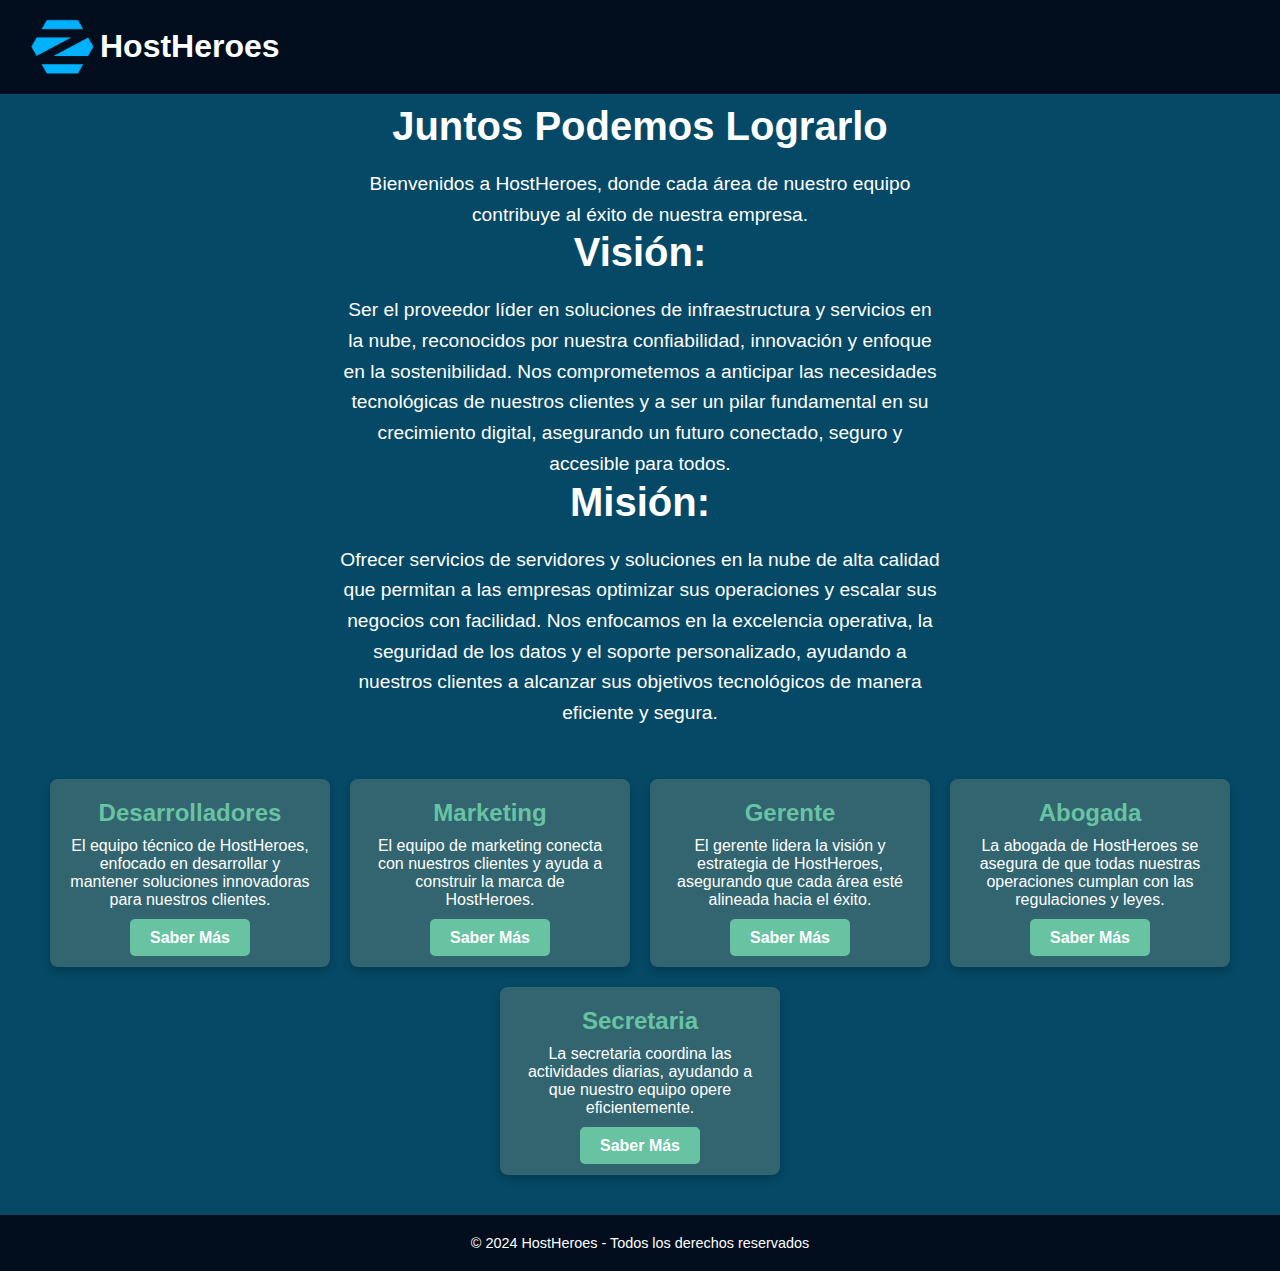
==== index.html @ 7ab4380f "desarrolladoresterminado1" ====
<!DOCTYPE html>
<html lang="en">
<head>
    <meta charset="UTF-8">
    <meta name="viewport" content="width=device-width, initial-scale=1.0">
    <title>HostHeroes</title>
    <link rel="stylesheet" href="style.css">
</head>
<body>
    <header>
        <div class="encabezado-pagina">
            <img src="./assets/images/zorin.png" alt="Logo" class="logo-encabezado">
            <h1>HostHeroes</h1>
        </div>
    </header>

    <main>
        <section class="hero">
            <h1>Juntos Podemos Lograrlo</h1>
            <p>Bienvenidos a HostHeroes, donde cada área de nuestro equipo contribuye al éxito de nuestra empresa.</p>
            <h1>Visión:</h1>
            <p>
                Ser el proveedor líder en soluciones de infraestructura y servicios en la nube, reconocidos por nuestra confiabilidad, innovación y enfoque en la sostenibilidad. Nos comprometemos a anticipar las necesidades tecnológicas de nuestros clientes y a ser un pilar fundamental en su crecimiento digital, asegurando un futuro conectado, seguro y accesible para todos.</p>
                <h1>Misión:</h1>
            <p>
                    Ofrecer servicios de servidores y soluciones en la nube de alta calidad que permitan a las empresas optimizar sus operaciones y escalar sus negocios con facilidad. Nos enfocamos en la excelencia operativa, la seguridad de los datos y el soporte personalizado, ayudando a nuestros clientes a alcanzar sus objetivos tecnológicos de manera eficiente y segura.</p>
        </section>
        <section class="departments">
            <div class="card">
                <h2>Desarrolladores</h2>
                <p>El equipo técnico de HostHeroes, enfocado en desarrollar y mantener soluciones innovadoras para nuestros clientes.</p>
                <a href="desarrolladores.html" class="button">Saber Más</a>
            </div>

            <div class="card">
                <h2>Marketing</h2>
                <p>El equipo de marketing conecta con nuestros clientes y ayuda a construir la marca de HostHeroes.</p>
                <a href="Marketing.html" class="button">Saber Más</a>
            </div>

            <div class="card">
                <h2>Gerente</h2>
                <p>El gerente lidera la visión y estrategia de HostHeroes, asegurando que cada área esté alineada hacia el éxito.</p>
                <a href="Gerente.html" class="button">Saber Más</a>
            </div>

            <div class="card">
                <h2>Abogada</h2>
                <p>La abogada de HostHeroes se asegura de que todas nuestras operaciones cumplan con las regulaciones y leyes.</p>
                <a href="#abogada" class="button">Saber Más</a>
            </div>

            <div class="card">
                <h2>Secretaria</h2>
                <p>La secretaria coordina las actividades diarias, ayudando a que nuestro equipo opere eficientemente.</p>
                <a href="Secretaria.html" class="button">Saber Más</a>
            </div>
        </section>
    </main>
    <footer>
        <p>&copy; 2024 HostHeroes - Todos los derechos reservados</p>
    </footer>
</body>
</html>
---- style.css ----
* {
    margin: 0;
    padding: 0;
    box-sizing: border-box;
}

body {
    font-family: Arial, sans-serif;
    color: #ffffff;
    background-color: #054966;
    display: flex;
    flex-direction: column;
    align-items: center;
    
}

header {
    width: 100%;
    background-color: #020e1d;
    display: flex;
    justify-content: space-between;
    align-items: center;
    padding: 0px 20px;
    text-align: center;
    box-shadow: 0 2px 4px rgba(0, 0, 0, 0.2);
}
.encabezado-pagina {
    display: flex;
    align-items: center;
    justify-content: center;
    background-color: #020e1d;
    color: white;
    text-align: center;
    padding: 1em 0;
  }

.encabezado-pagina .logo-encabezado {
    width: 80px;
    height: auto;
}

nav ul {
    display: flex;
    gap: 20px;
}

nav ul li {
    list-style: none;
}

nav ul li a {
    color: #ffffff;
    text-decoration: none;
    font-size: 1rem;
    font-weight: bold;
    transition: color 0.3s;
}

nav ul li a:hover {
    color: #68c3a3;
}

.hero {
    text-align: center;
    padding: 10px;
    background-color: #054966;
    color: #ffffff;
    width: 100%;
}

.hero h1 {
    font-size: 2.5rem;
    margin-bottom: 20px;
}

.hero p {
    font-size: 1.2rem;
    max-width: 600px;
    margin: 0 auto;
    line-height: 1.6;
}

footer {
    background-color: #020e1d;
    padding: 20px 0;
    text-align: center;
    width: 100%;
    color: #ffffff;
    font-size: 0.9rem;
    bottom: 0;
}
/* Estilos para la sección de departamentos */
.departments {
    display: flex;
    flex-wrap: wrap;
    justify-content: center;
    gap: 20px;
    padding: 40px 20px;
    background-color: #054966;
}

.card {
    background-color: #32656f;
    border-radius: 8px;
    box-shadow: 0 4px 8px rgba(0, 0, 0, 0.2);
    padding: 20px;
    width: 280px;
    text-align: center;
    color: #ffffff;
    transition: transform 0.3s;
}

.card h2 {
    font-size: 1.5rem;
    margin-bottom: 10px;
    color: #68c3a3;
}

.card p {
    font-size: 1rem;
    margin-bottom: 20px;
}

.card .button {
    background-color: #68c3a3;
    color: #ffffff;
    padding: 10px 20px;
    border-radius: 5px;
    text-decoration: none;
    font-weight: bold;
    transition: background-color 0.3s;
}

.card .button:hover {
    background-color: #57a990;
}

.card:hover {
    transform: translateY(-5px);
}

/* Ajustes para dispositivos móviles */
@media (max-width: 768px) {
    .departments {
        flex-direction: column;
        align-items: center;
    }

    .card {
        width: 90%;
    }
}

/* Responsive design */
@media (max-width: 768px) {
    nav ul {
        flex-direction: column;
        gap: 10px;
    }

    .hero h1 {
        font-size: 2rem;
    }

    .hero p {
        font-size: 1rem;
    }
}
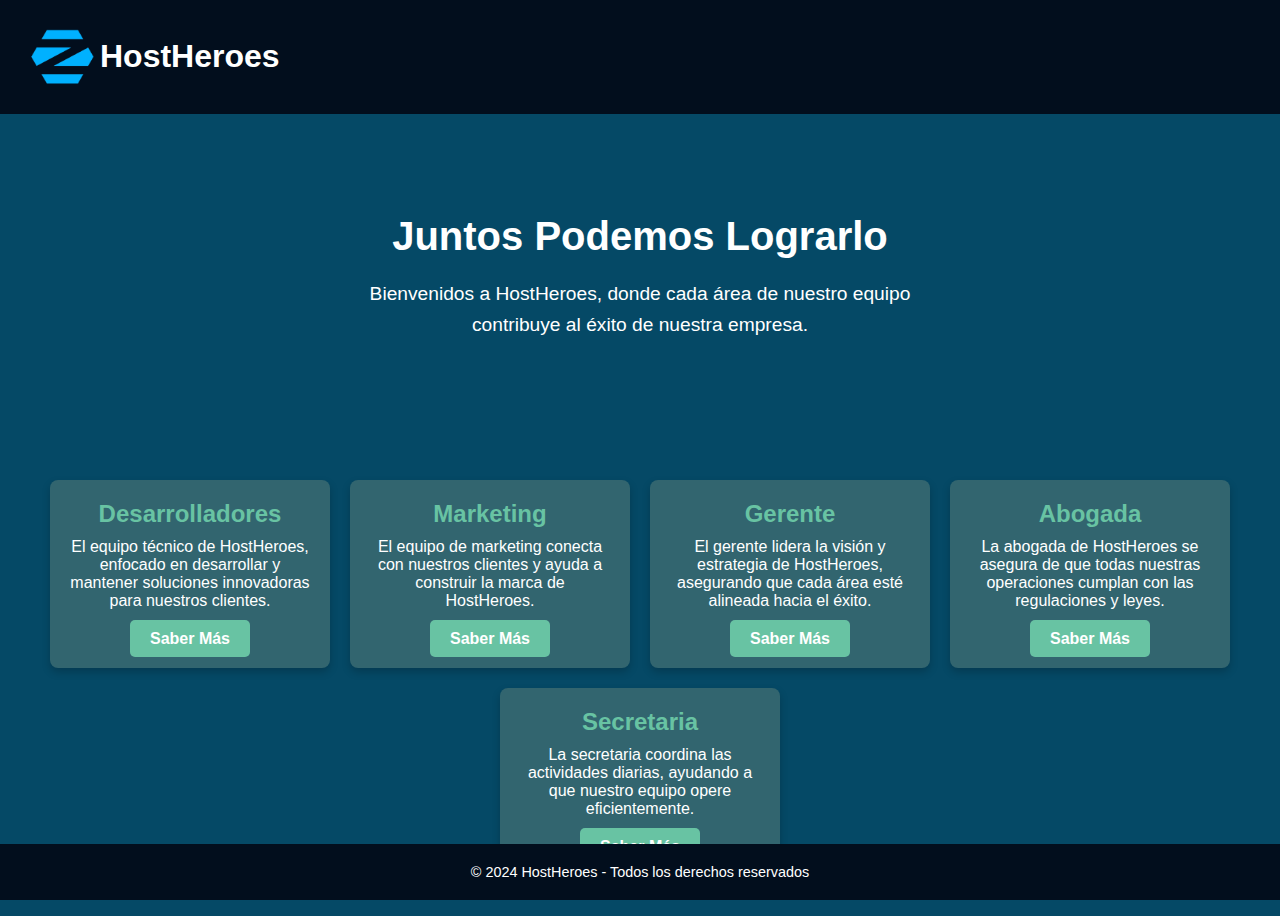
==== commit d579c010: "PaginaAbogado1" ====
--- a/index.html
+++ b/index.html
@@ -18,12 +18,6 @@
         <section class="hero">
             <h1>Juntos Podemos Lograrlo</h1>
             <p>Bienvenidos a HostHeroes, donde cada área de nuestro equipo contribuye al éxito de nuestra empresa.</p>
-            <h1>Visión:</h1>
-            <p>
-                Ser el proveedor líder en soluciones de infraestructura y servicios en la nube, reconocidos por nuestra confiabilidad, innovación y enfoque en la sostenibilidad. Nos comprometemos a anticipar las necesidades tecnológicas de nuestros clientes y a ser un pilar fundamental en su crecimiento digital, asegurando un futuro conectado, seguro y accesible para todos.</p>
-                <h1>Misión:</h1>
-            <p>
-                    Ofrecer servicios de servidores y soluciones en la nube de alta calidad que permitan a las empresas optimizar sus operaciones y escalar sus negocios con facilidad. Nos enfocamos en la excelencia operativa, la seguridad de los datos y el soporte personalizado, ayudando a nuestros clientes a alcanzar sus objetivos tecnológicos de manera eficiente y segura.</p>
         </section>
         <section class="departments">
             <div class="card">
--- a/style.css
+++ b/style.css
@@ -1,3 +1,4 @@
+/* Reinicio básico */
 * {
     margin: 0;
     padding: 0;
@@ -11,16 +12,17 @@
     display: flex;
     flex-direction: column;
     align-items: center;
-    
+    min-height: 100vh;
 }
 
+/* Estilos del encabezado */
 header {
     width: 100%;
     background-color: #020e1d;
     display: flex;
     justify-content: space-between;
     align-items: center;
-    padding: 0px 20px;
+    padding: 10px 20px;
     text-align: center;
     box-shadow: 0 2px 4px rgba(0, 0, 0, 0.2);
 }
@@ -60,9 +62,10 @@
     color: #68c3a3;
 }
 
+/* Estilo para la sección hero */
 .hero {
     text-align: center;
-    padding: 10px;
+    padding: 100px 20px;
     background-color: #054966;
     color: #ffffff;
     width: 100%;
@@ -80,6 +83,7 @@
     line-height: 1.6;
 }
 
+/* Estilos del pie de página */
 footer {
     background-color: #020e1d;
     padding: 20px 0;
@@ -87,6 +91,7 @@
     width: 100%;
     color: #ffffff;
     font-size: 0.9rem;
+    position: fixed;
     bottom: 0;
 }
 /* Estilos para la sección de departamentos */
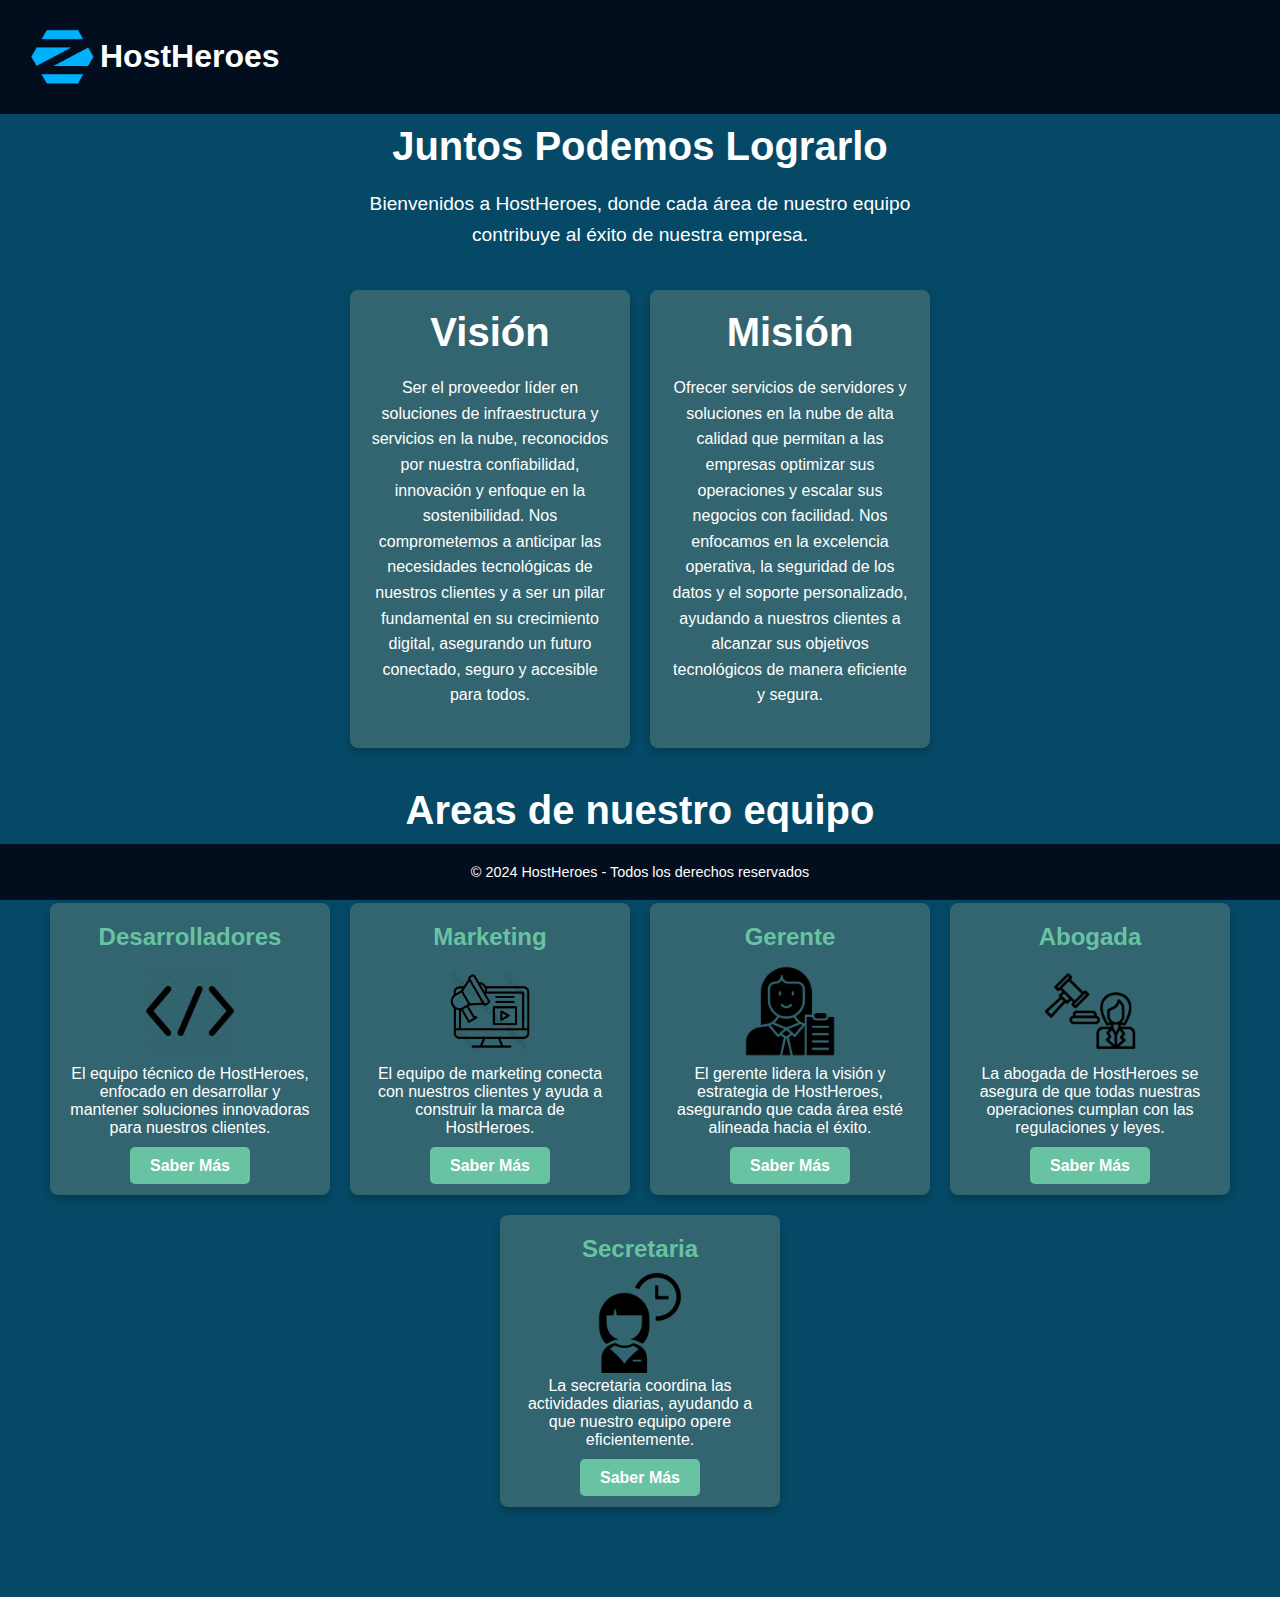
==== commit 39e26a73: "pagina principal imagenes y estilos" ====
--- a/index.html
+++ b/index.html
@@ -1,58 +1,112 @@
 <!DOCTYPE html>
 <html lang="en">
-<head>
-    <meta charset="UTF-8">
-    <meta name="viewport" content="width=device-width, initial-scale=1.0">
+  <head>
+    <meta charset="UTF-8" />
+    <meta name="viewport" content="width=device-width, initial-scale=1.0" />
     <title>HostHeroes</title>
-    <link rel="stylesheet" href="style.css">
-</head>
-<body>
+    <link rel="stylesheet" href="style.css" />
+  </head>
+  <body>
     <header>
-        <div class="encabezado-pagina">
-            <img src="./assets/images/zorin.png" alt="Logo" class="logo-encabezado">
-            <h1>HostHeroes</h1>
-        </div>
+      <div class="encabezado-pagina">
+        <img
+          src="./assets/images/zorin.png"
+          alt="Logo"
+          class="logo-encabezado"
+        />
+        <h1>HostHeroes</h1>
+      </div>
     </header>
 
     <main>
-        <section class="hero">
-            <h1>Juntos Podemos Lograrlo</h1>
-            <p>Bienvenidos a HostHeroes, donde cada área de nuestro equipo contribuye al éxito de nuestra empresa.</p>
+      <section class="hero">
+        <h1>Juntos Podemos Lograrlo</h1>
+        <p>
+          Bienvenidos a HostHeroes, donde cada área de nuestro equipo contribuye
+          al éxito de nuestra empresa.
+        </p>
+        <section class="departments">
+          <div class="card">
+            <h1>Visión</h1>
+            <p>
+              Ser el proveedor líder en soluciones de infraestructura y
+              servicios en la nube, reconocidos por nuestra confiabilidad,
+              innovación y enfoque en la sostenibilidad. Nos comprometemos a
+              anticipar las necesidades tecnológicas de nuestros clientes y a
+              ser un pilar fundamental en su crecimiento digital, asegurando un
+              futuro conectado, seguro y accesible para todos.
+            </p>
+          </div>
+          <div class="card">
+            <h1>Misión</h1>
+            <p>
+              Ofrecer servicios de servidores y soluciones en la nube de alta
+              calidad que permitan a las empresas optimizar sus operaciones y
+              escalar sus negocios con facilidad. Nos enfocamos en la excelencia
+              operativa, la seguridad de los datos y el soporte personalizado,
+              ayudando a nuestros clientes a alcanzar sus objetivos tecnológicos
+              de manera eficiente y segura.
+            </p>
+          </div>
         </section>
-        <section class="departments">
-            <div class="card">
-                <h2>Desarrolladores</h2>
-                <p>El equipo técnico de HostHeroes, enfocado en desarrollar y mantener soluciones innovadoras para nuestros clientes.</p>
-                <a href="desarrolladores.html" class="button">Saber Más</a>
-            </div>
+        <h1>Areas de nuestro equipo</h1>
+      </section>
 
-            <div class="card">
-                <h2>Marketing</h2>
-                <p>El equipo de marketing conecta con nuestros clientes y ayuda a construir la marca de HostHeroes.</p>
-                <a href="Marketing.html" class="button">Saber Más</a>
-            </div>
+      <section class="departments">
+        <div class="card">
+          <h2>Desarrolladores</h2>
+          <img class="icono" src="./assets/images/iconDev.webp" alt="" />
+          <p>
+            El equipo técnico de HostHeroes, enfocado en desarrollar y mantener
+            soluciones innovadoras para nuestros clientes.
+          </p>
+          <a href="desarrolladores.html" class="button">Saber Más</a>
+        </div>
 
-            <div class="card">
-                <h2>Gerente</h2>
-                <p>El gerente lidera la visión y estrategia de HostHeroes, asegurando que cada área esté alineada hacia el éxito.</p>
-                <a href="Gerente.html" class="button">Saber Más</a>
-            </div>
+        <div class="card">
+          <h2>Marketing</h2>
+          <img class="icono" src="./assets/images/iconMarketing.png" alt="" />
+          <p>
+            El equipo de marketing conecta con nuestros clientes y ayuda a
+            construir la marca de HostHeroes.
+          </p>
+          <a href="Marketing.html" class="button">Saber Más</a>
+        </div>
 
-            <div class="card">
-                <h2>Abogada</h2>
-                <p>La abogada de HostHeroes se asegura de que todas nuestras operaciones cumplan con las regulaciones y leyes.</p>
-                <a href="#abogada" class="button">Saber Más</a>
-            </div>
+        <div class="card">
+          <h2>Gerente</h2>
+          <img class="icono" src="./assets/images/iconGerente.png" alt="" />
+          <p>
+            El gerente lidera la visión y estrategia de HostHeroes, asegurando
+            que cada área esté alineada hacia el éxito.
+          </p>
+          <a href="Gerente.html" class="button">Saber Más</a>
+        </div>
 
-            <div class="card">
-                <h2>Secretaria</h2>
-                <p>La secretaria coordina las actividades diarias, ayudando a que nuestro equipo opere eficientemente.</p>
-                <a href="Secretaria.html" class="button">Saber Más</a>
-            </div>
-        </section>
+        <div class="card">
+          <h2>Abogada</h2>
+          <img class="icono" src="./assets/images/iconAbogada.png" alt="" />
+          <p>
+            La abogada de HostHeroes se asegura de que todas nuestras
+            operaciones cumplan con las regulaciones y leyes.
+          </p>
+          <a href="#abogada" class="button">Saber Más</a>
+        </div>
+
+        <div class="card">
+          <h2>Secretaria</h2>
+          <img class="icono" src="./assets/images/iconSecretaria.png" alt="" />
+          <p>
+            La secretaria coordina las actividades diarias, ayudando a que
+            nuestro equipo opere eficientemente.
+          </p>
+          <a href="Secretaria.html" class="button">Saber Más</a>
+        </div>
+      </section>
     </main>
+
     <footer>
-        <p>&copy; 2024 HostHeroes - Todos los derechos reservados</p>
+      <p>&copy; 2024 HostHeroes - Todos los derechos reservados</p>
     </footer>
-</body>
+  </body>
 </html>
--- a/style.css
+++ b/style.css
@@ -13,6 +13,7 @@
     flex-direction: column;
     align-items: center;
     min-height: 100vh;
+    padding-bottom: 50px;
 }
 
 /* Estilos del encabezado */
@@ -62,10 +63,9 @@
     color: #68c3a3;
 }
 
-/* Estilo para la sección hero */
 .hero {
     text-align: center;
-    padding: 100px 20px;
+    padding: 10px;
     background-color: #054966;
     color: #ffffff;
     width: 100%;
@@ -144,6 +144,13 @@
     transform: translateY(-5px);
 }
 
+img.icono{
+    width: 100px;
+    height: 100px;
+
+}
+
+
 /* Ajustes para dispositivos móviles */
 @media (max-width: 768px) {
     .departments {
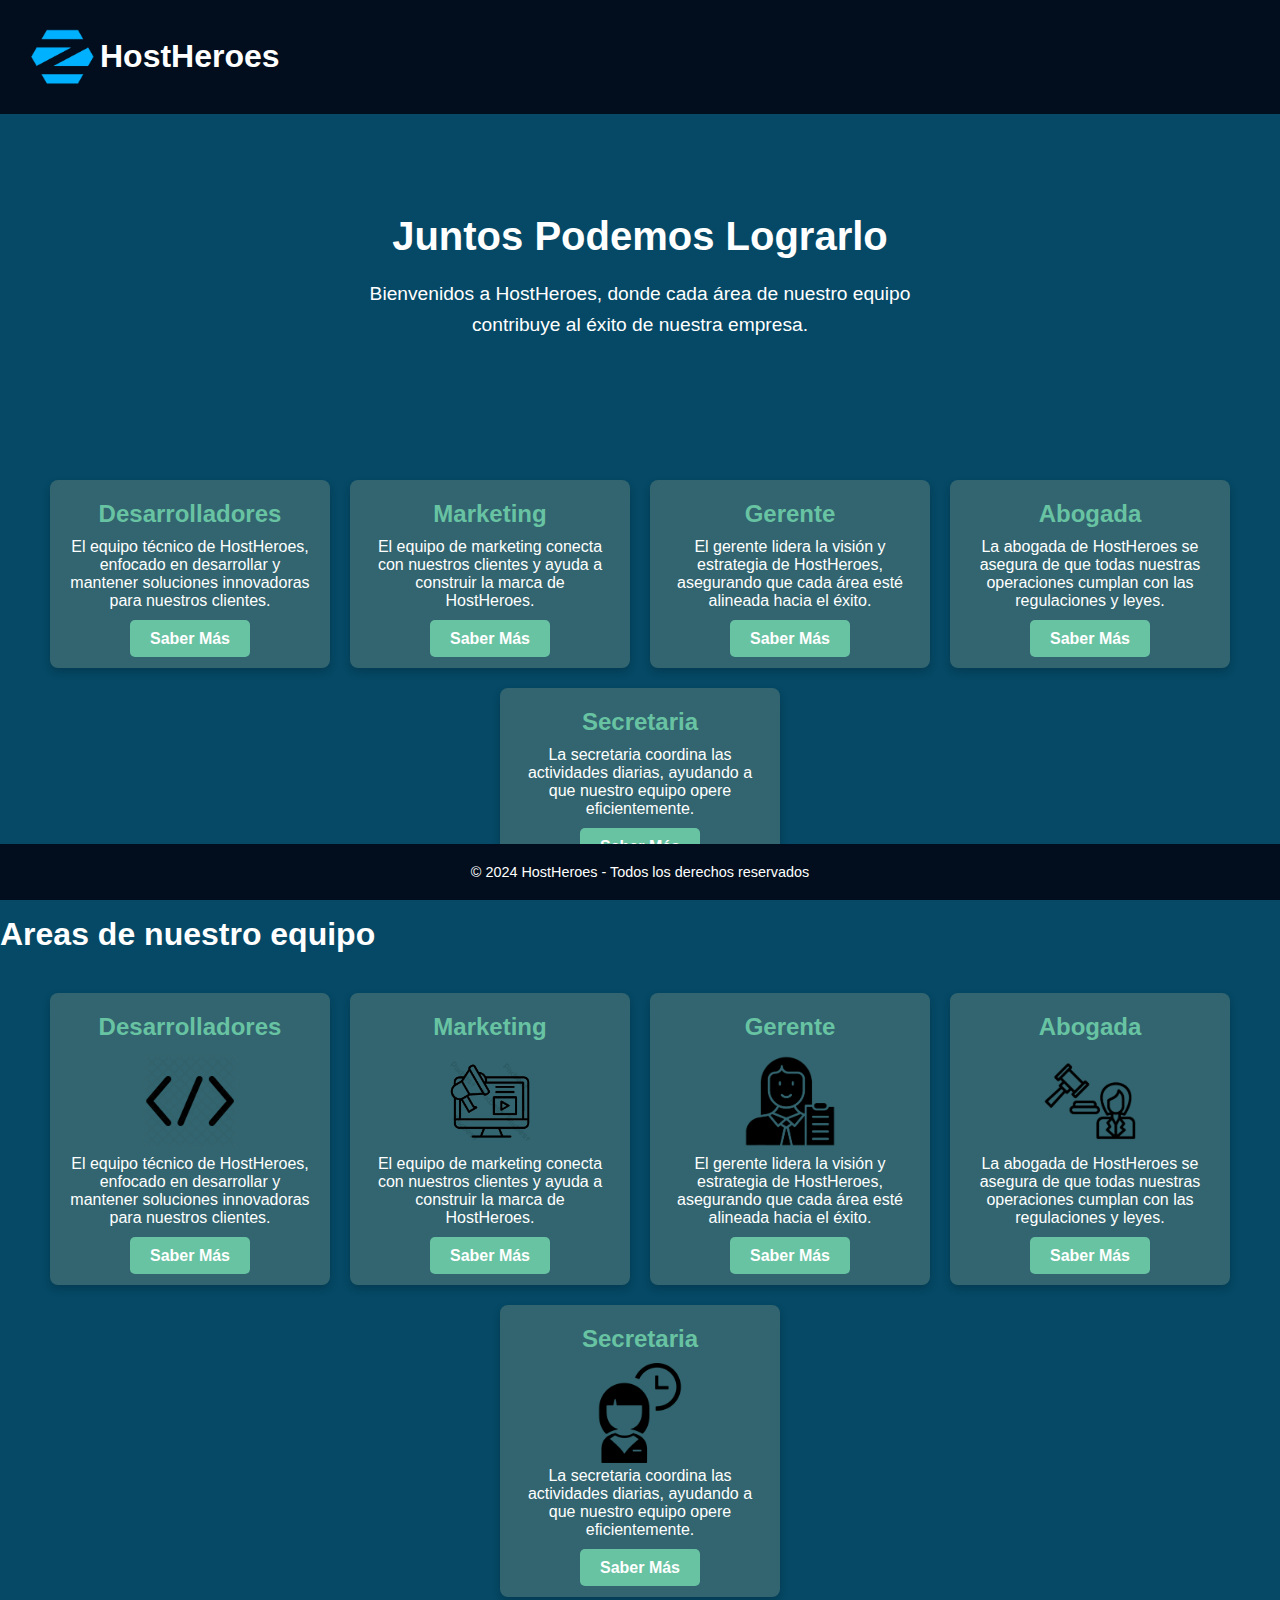
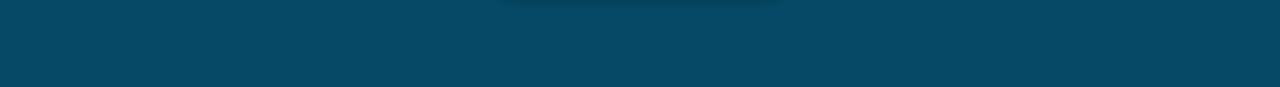
==== commit 7586e6a6: "merge con desarrolladores" ====
--- a/index.html
+++ b/index.html
@@ -19,35 +19,40 @@
     </header>
 
     <main>
-      <section class="hero">
-        <h1>Juntos Podemos Lograrlo</h1>
-        <p>
-          Bienvenidos a HostHeroes, donde cada área de nuestro equipo contribuye
-          al éxito de nuestra empresa.
-        </p>
+        <section class="hero">
+            <h1>Juntos Podemos Lograrlo</h1>
+            <p>Bienvenidos a HostHeroes, donde cada área de nuestro equipo contribuye al éxito de nuestra empresa.</p>
+        </section>
         <section class="departments">
-          <div class="card">
-            <h1>Visión</h1>
-            <p>
-              Ser el proveedor líder en soluciones de infraestructura y
-              servicios en la nube, reconocidos por nuestra confiabilidad,
-              innovación y enfoque en la sostenibilidad. Nos comprometemos a
-              anticipar las necesidades tecnológicas de nuestros clientes y a
-              ser un pilar fundamental en su crecimiento digital, asegurando un
-              futuro conectado, seguro y accesible para todos.
-            </p>
-          </div>
-          <div class="card">
-            <h1>Misión</h1>
-            <p>
-              Ofrecer servicios de servidores y soluciones en la nube de alta
-              calidad que permitan a las empresas optimizar sus operaciones y
-              escalar sus negocios con facilidad. Nos enfocamos en la excelencia
-              operativa, la seguridad de los datos y el soporte personalizado,
-              ayudando a nuestros clientes a alcanzar sus objetivos tecnológicos
-              de manera eficiente y segura.
-            </p>
-          </div>
+            <div class="card">
+                <h2>Desarrolladores</h2>
+                <p>El equipo técnico de HostHeroes, enfocado en desarrollar y mantener soluciones innovadoras para nuestros clientes.</p>
+                <a href="desarrolladores.html" class="button">Saber Más</a>
+            </div>
+
+            <div class="card">
+                <h2>Marketing</h2>
+                <p>El equipo de marketing conecta con nuestros clientes y ayuda a construir la marca de HostHeroes.</p>
+                <a href="Marketing.html" class="button">Saber Más</a>
+            </div>
+
+            <div class="card">
+                <h2>Gerente</h2>
+                <p>El gerente lidera la visión y estrategia de HostHeroes, asegurando que cada área esté alineada hacia el éxito.</p>
+                <a href="Gerente.html" class="button">Saber Más</a>
+            </div>
+
+            <div class="card">
+                <h2>Abogada</h2>
+                <p>La abogada de HostHeroes se asegura de que todas nuestras operaciones cumplan con las regulaciones y leyes.</p>
+                <a href="Abogado.html" class="button">Saber Más</a>
+            </div>
+
+            <div class="card">
+                <h2>Secretaria</h2>
+                <p>La secretaria coordina las actividades diarias, ayudando a que nuestro equipo opere eficientemente.</p>
+                <a href="Secretaria.html" class="button">Saber Más</a>
+            </div>
         </section>
         <h1>Areas de nuestro equipo</h1>
       </section>
@@ -104,7 +109,6 @@
         </div>
       </section>
     </main>
-
     <footer>
       <p>&copy; 2024 HostHeroes - Todos los derechos reservados</p>
     </footer>
--- a/style.css
+++ b/style.css
@@ -63,9 +63,10 @@
     color: #68c3a3;
 }
 
+/* Estilo para la sección hero */
 .hero {
     text-align: center;
-    padding: 10px;
+    padding: 100px 20px;
     background-color: #054966;
     color: #ffffff;
     width: 100%;
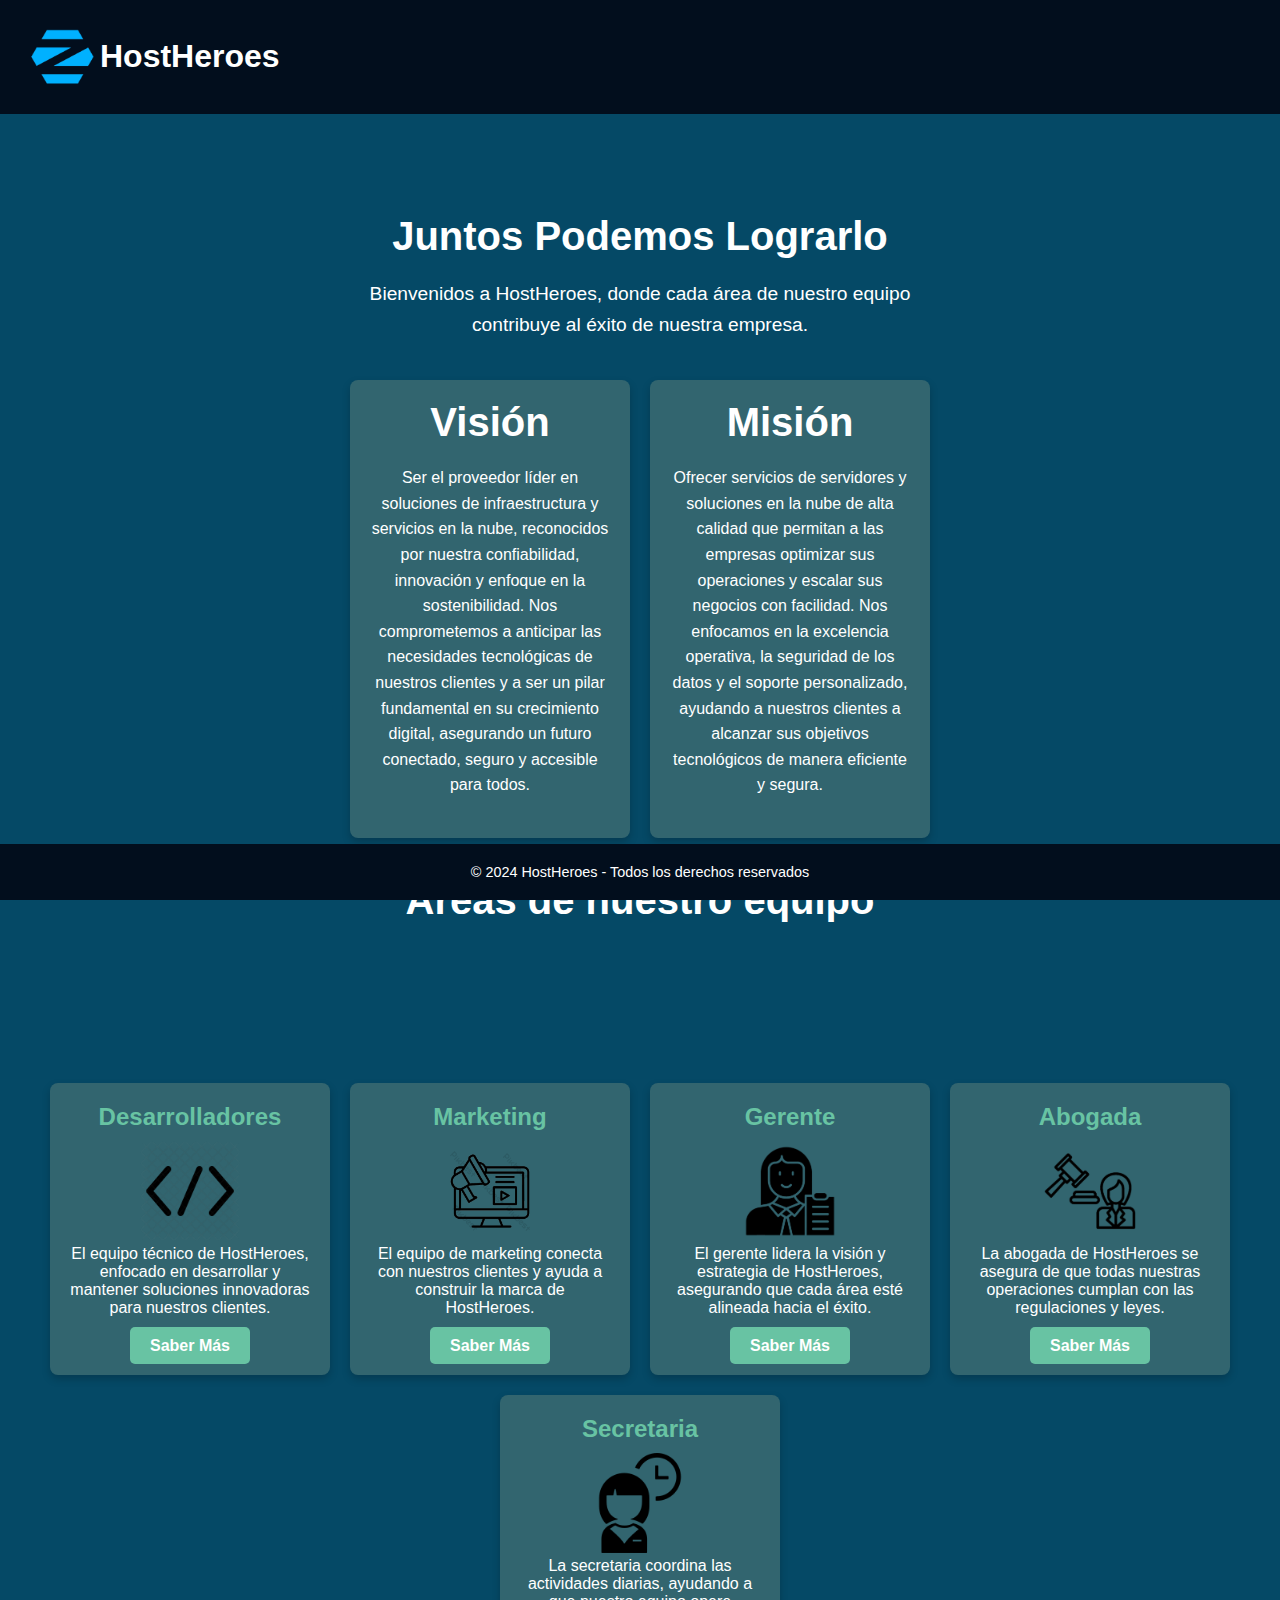
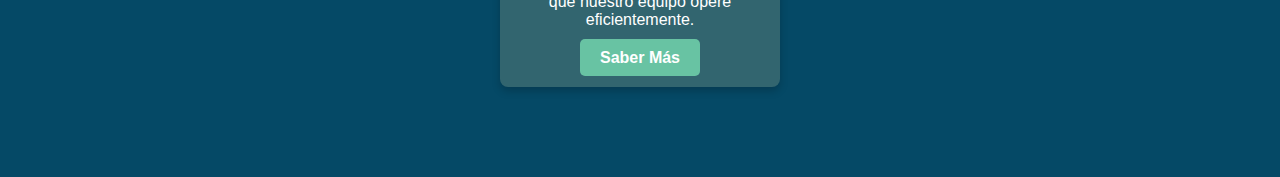
==== commit 3ab15237: "corrigiendo index" ====
--- a/index.html
+++ b/index.html
@@ -19,40 +19,35 @@
     </header>
 
     <main>
-        <section class="hero">
-            <h1>Juntos Podemos Lograrlo</h1>
-            <p>Bienvenidos a HostHeroes, donde cada área de nuestro equipo contribuye al éxito de nuestra empresa.</p>
-        </section>
+      <section class="hero">
+        <h1>Juntos Podemos Lograrlo</h1>
+        <p>
+          Bienvenidos a HostHeroes, donde cada área de nuestro equipo contribuye
+          al éxito de nuestra empresa.
+        </p>
         <section class="departments">
-            <div class="card">
-                <h2>Desarrolladores</h2>
-                <p>El equipo técnico de HostHeroes, enfocado en desarrollar y mantener soluciones innovadoras para nuestros clientes.</p>
-                <a href="desarrolladores.html" class="button">Saber Más</a>
-            </div>
-
-            <div class="card">
-                <h2>Marketing</h2>
-                <p>El equipo de marketing conecta con nuestros clientes y ayuda a construir la marca de HostHeroes.</p>
-                <a href="Marketing.html" class="button">Saber Más</a>
-            </div>
-
-            <div class="card">
-                <h2>Gerente</h2>
-                <p>El gerente lidera la visión y estrategia de HostHeroes, asegurando que cada área esté alineada hacia el éxito.</p>
-                <a href="Gerente.html" class="button">Saber Más</a>
-            </div>
-
-            <div class="card">
-                <h2>Abogada</h2>
-                <p>La abogada de HostHeroes se asegura de que todas nuestras operaciones cumplan con las regulaciones y leyes.</p>
-                <a href="Abogado.html" class="button">Saber Más</a>
-            </div>
-
-            <div class="card">
-                <h2>Secretaria</h2>
-                <p>La secretaria coordina las actividades diarias, ayudando a que nuestro equipo opere eficientemente.</p>
-                <a href="Secretaria.html" class="button">Saber Más</a>
-            </div>
+          <div class="card">
+            <h1>Visión</h1>
+            <p>
+              Ser el proveedor líder en soluciones de infraestructura y
+              servicios en la nube, reconocidos por nuestra confiabilidad,
+              innovación y enfoque en la sostenibilidad. Nos comprometemos a
+              anticipar las necesidades tecnológicas de nuestros clientes y a
+              ser un pilar fundamental en su crecimiento digital, asegurando un
+              futuro conectado, seguro y accesible para todos.
+            </p>
+          </div>
+          <div class="card">
+            <h1>Misión</h1>
+            <p>
+              Ofrecer servicios de servidores y soluciones en la nube de alta
+              calidad que permitan a las empresas optimizar sus operaciones y
+              escalar sus negocios con facilidad. Nos enfocamos en la excelencia
+              operativa, la seguridad de los datos y el soporte personalizado,
+              ayudando a nuestros clientes a alcanzar sus objetivos tecnológicos
+              de manera eficiente y segura.
+            </p>
+          </div>
         </section>
         <h1>Areas de nuestro equipo</h1>
       </section>
@@ -109,6 +104,7 @@
         </div>
       </section>
     </main>
+
     <footer>
       <p>&copy; 2024 HostHeroes - Todos los derechos reservados</p>
     </footer>
